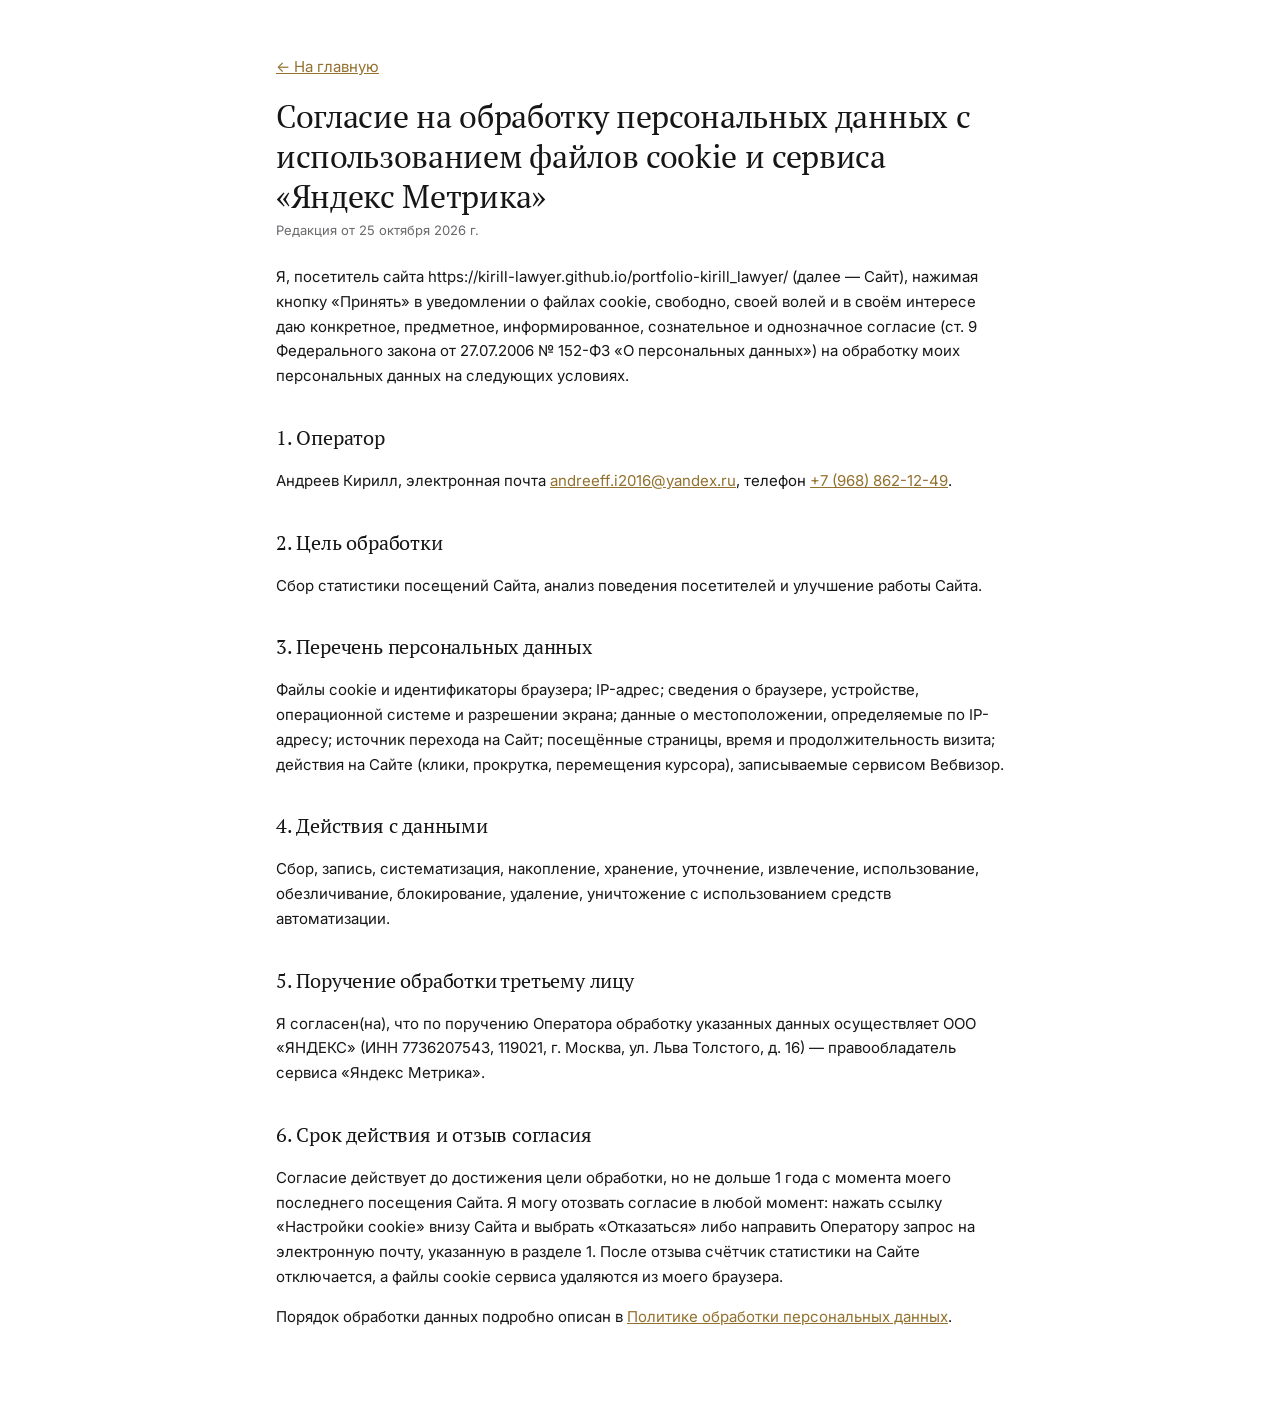
==== consent.html @ 07575bc2 "Add privacy policy, consent page and cookie banner; load Metrika only after consent" ====
<!doctype html>
<html lang="ru">
<head>
<meta charset="utf-8">
<meta name="viewport" content="width=device-width, initial-scale=1">
<title>Согласие на обработку персональных данных — Кирилл Андреев</title>
<link rel="stylesheet" href="legal.css">
</head>
<body>
<main class="doc">
  <p class="back"><a href="./">← На главную</a></p>
  <h1>Согласие на обработку персональных данных с использованием файлов cookie и сервиса «Яндекс Метрика»</h1>
  <p class="meta">Редакция от 25 октября 2026 г.</p>

  <p>Я, посетитель сайта https://kirill-lawyer.github.io/portfolio-kirill_lawyer/ (далее — Сайт), нажимая кнопку «Принять» в уведомлении о файлах cookie, свободно, своей волей и в своём интересе даю конкретное, предметное, информированное, сознательное и однозначное согласие (ст. 9 Федерального закона от 27.07.2006 № 152-ФЗ «О персональных данных») на обработку моих персональных данных на следующих условиях.</p>

  <h2>1. Оператор</h2>
  <p>Андреев Кирилл, электронная почта <a href="mailto:andreeff.i2016@yandex.ru">andreeff.i2016@yandex.ru</a>, телефон <a href="tel:+79688621249">+7 (968) 862-12-49</a>.</p>

  <h2>2. Цель обработки</h2>
  <p>Сбор статистики посещений Сайта, анализ поведения посетителей и улучшение работы Сайта.</p>

  <h2>3. Перечень персональных данных</h2>
  <p>Файлы cookie и идентификаторы браузера; IP-адрес; сведения о браузере, устройстве, операционной системе и разрешении экрана; данные о местоположении, определяемые по IP-адресу; источник перехода на Сайт; посещённые страницы, время и продолжительность визита; действия на Сайте (клики, прокрутка, перемещения курсора), записываемые сервисом Вебвизор.</p>

  <h2>4. Действия с данными</h2>
  <p>Сбор, запись, систематизация, накопление, хранение, уточнение, извлечение, использование, обезличивание, блокирование, удаление, уничтожение с использованием средств автоматизации.</p>

  <h2>5. Поручение обработки третьему лицу</h2>
  <p>Я согласен(на), что по поручению Оператора обработку указанных данных осуществляет ООО «ЯНДЕКС» (ИНН 7736207543, 119021, г. Москва, ул. Льва Толстого, д. 16) — правообладатель сервиса «Яндекс Метрика».</p>

  <h2>6. Срок действия и отзыв согласия</h2>
  <p>Согласие действует до достижения цели обработки, но не дольше 1 года с момента моего последнего посещения Сайта. Я могу отозвать согласие в любой момент: нажать ссылку «Настройки cookie» внизу Сайта и выбрать «Отказаться» либо направить Оператору запрос на электронную почту, указанную в разделе 1. После отзыва счётчик статистики на Сайте отключается, а файлы cookie сервиса удаляются из моего браузера.</p>

  <p>Порядок обработки данных подробно описан в <a href="privacy.html">Политике обработки персональных данных</a>.</p>
</main>
</body>
</html>
---- legal.css ----
@import url("https://fonts.googleapis.com/css2?family=PT+Serif:wght@400;700&family=Inter:wght@400;500;600;700&display=swap&subset=cyrillic");
:root{--bg:#fff;--ink:#161616;--ink-soft:#68696c;--line:#e3e2df;--surface-2:#f7f7f5;--gold:#93712e;}
@media (prefers-color-scheme: dark){:root{--bg:#111;--ink:#f2f2f0;--ink-soft:#a6a6a3;--line:#2c2c2a;--surface-2:#1c1c1c;--gold:#cdae6c;}}
*{box-sizing:border-box;}
body{margin:0;background:var(--bg);color:var(--ink);font-family:"Inter",-apple-system,"Segoe UI",sans-serif;line-height:1.65;font-size:15px;-webkit-font-smoothing:antialiased;}
.doc{max-width:760px;margin:0 auto;padding:40px 16px 72px;}
h1,h2{font-family:"PT Serif",Georgia,serif;font-weight:400;letter-spacing:-.01em;}
h1{font-size:clamp(24px,4vw,32px);line-height:1.25;margin:16px 0 4px;}
h2{font-size:20px;margin:32px 0 8px;}
.meta{color:var(--ink-soft);font-size:13px;margin:0 0 24px;}
.back a,a{color:var(--gold);}
table{width:100%;border-collapse:collapse;margin:12px 0;font-size:14px;}
th,td{border:1px solid var(--line);padding:10px;vertical-align:top;text-align:left;}
th{background:var(--surface-2);font-weight:600;}
@media (max-width:600px){table,thead,tbody,tr,th,td{display:block;}thead{display:none;}td{border-top:none;}tr{border-top:1px solid var(--line);margin-bottom:12px;}}
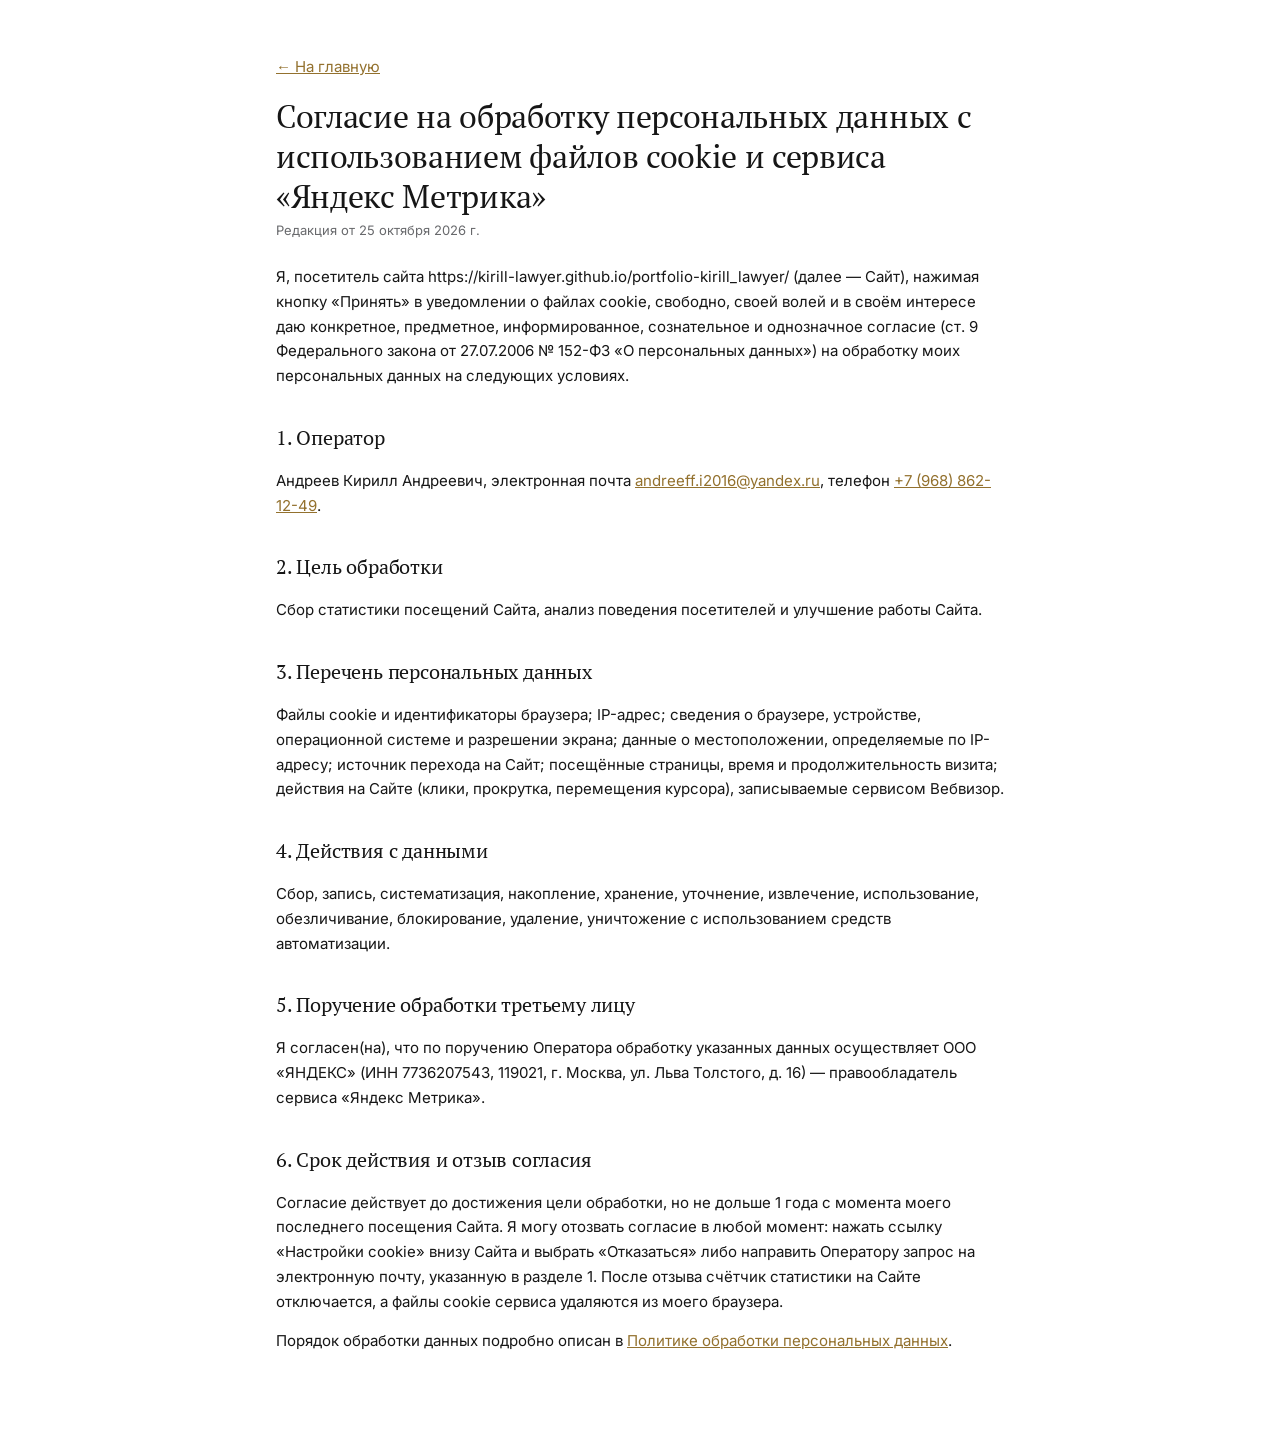
==== commit 79d9a003: "Add operator full name to privacy policy and consent" ====
--- a/consent.html
+++ b/consent.html
@@ -15,7 +15,7 @@
   <p>Я, посетитель сайта https://kirill-lawyer.github.io/portfolio-kirill_lawyer/ (далее — Сайт), нажимая кнопку «Принять» в уведомлении о файлах cookie, свободно, своей волей и в своём интересе даю конкретное, предметное, информированное, сознательное и однозначное согласие (ст. 9 Федерального закона от 27.07.2006 № 152-ФЗ «О персональных данных») на обработку моих персональных данных на следующих условиях.</p>
 
   <h2>1. Оператор</h2>
-  <p>Андреев Кирилл, электронная почта <a href="mailto:andreeff.i2016@yandex.ru">andreeff.i2016@yandex.ru</a>, телефон <a href="tel:+79688621249">+7 (968) 862-12-49</a>.</p>
+  <p>Андреев Кирилл Андреевич, электронная почта <a href="mailto:andreeff.i2016@yandex.ru">andreeff.i2016@yandex.ru</a>, телефон <a href="tel:+79688621249">+7 (968) 862-12-49</a>.</p>
 
   <h2>2. Цель обработки</h2>
   <p>Сбор статистики посещений Сайта, анализ поведения посетителей и улучшение работы Сайта.</p>
--- a/legal.css
+++ b/legal.css
@@ -1,4 +1,4 @@
-@import url("https://fonts.googleapis.com/css2?family=PT+Serif:wght@400;700&family=Inter:wght@400;500;600;700&display=swap&subset=cyrillic");
+@import url("fonts/fonts.css");
 :root{--bg:#fff;--ink:#161616;--ink-soft:#68696c;--line:#e3e2df;--surface-2:#f7f7f5;--gold:#93712e;}
 @media (prefers-color-scheme: dark){:root{--bg:#111;--ink:#f2f2f0;--ink-soft:#a6a6a3;--line:#2c2c2a;--surface-2:#1c1c1c;--gold:#cdae6c;}}
 *{box-sizing:border-box;}
